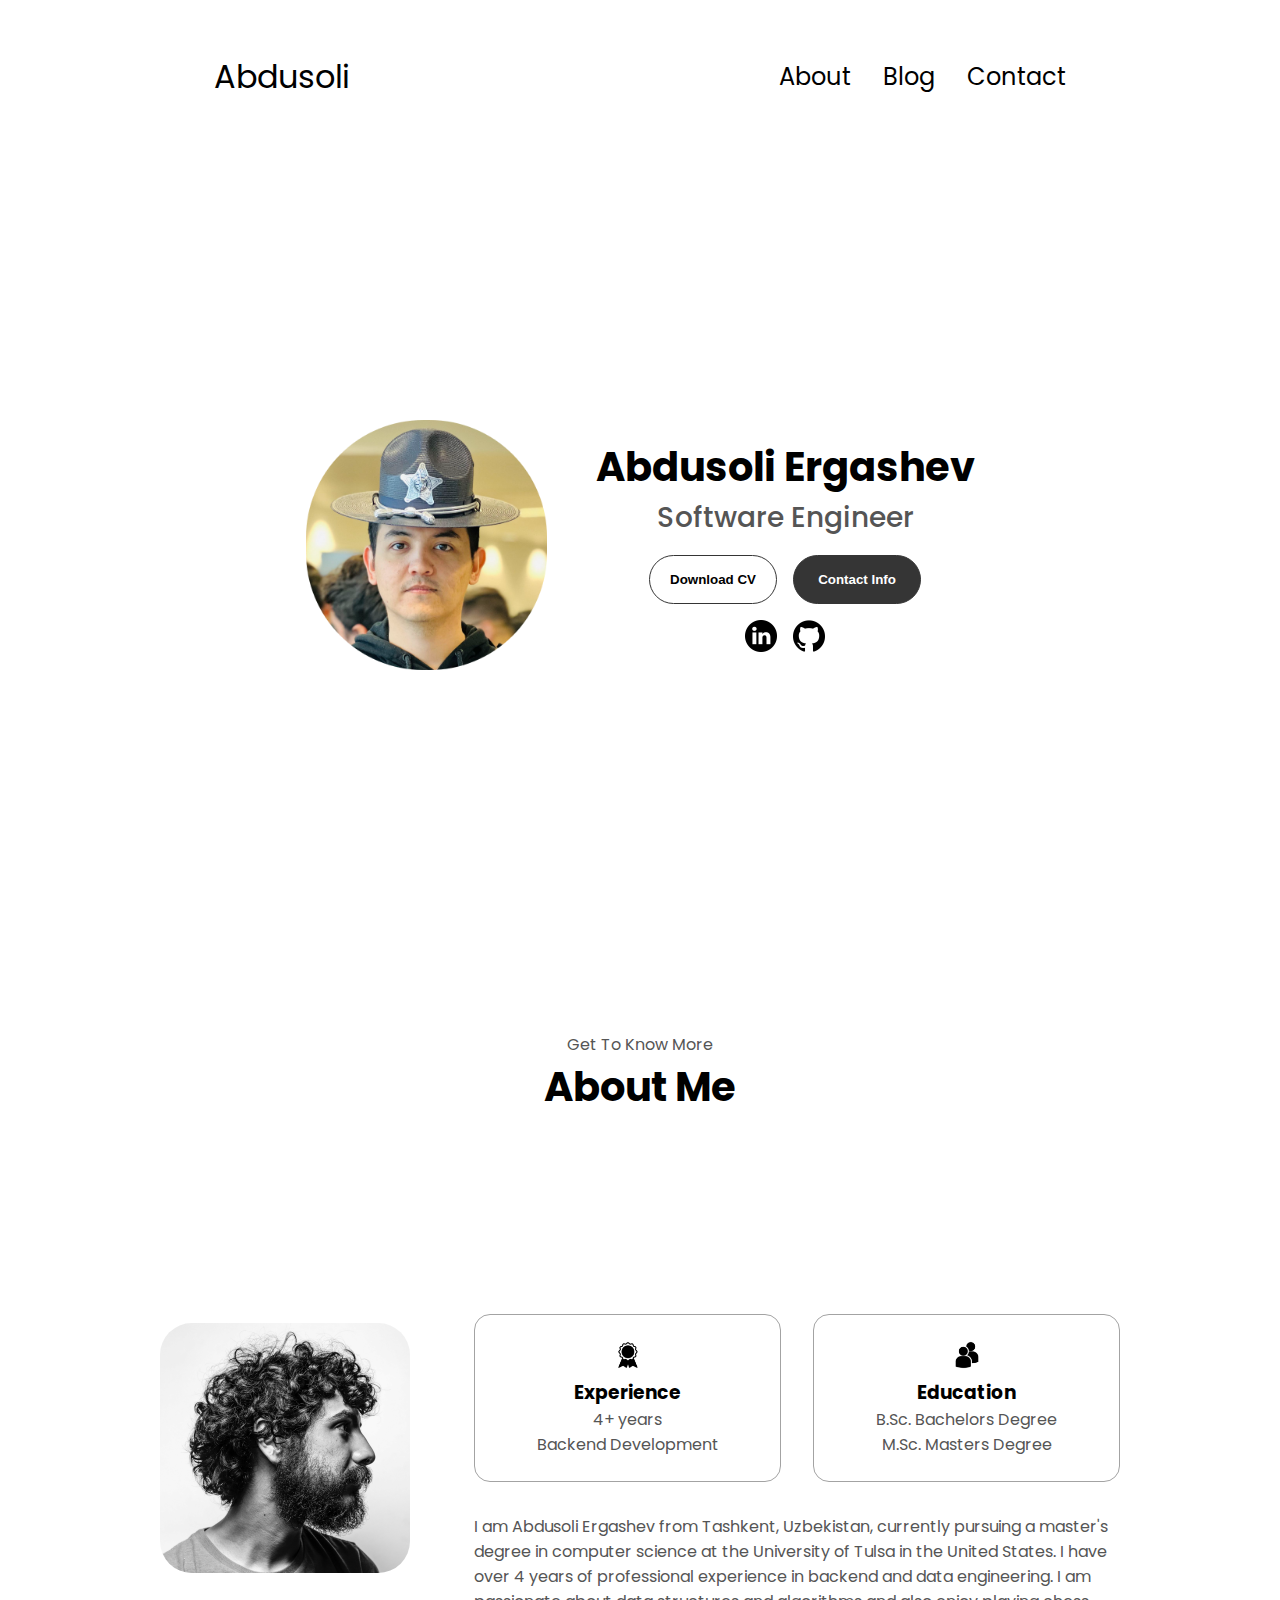
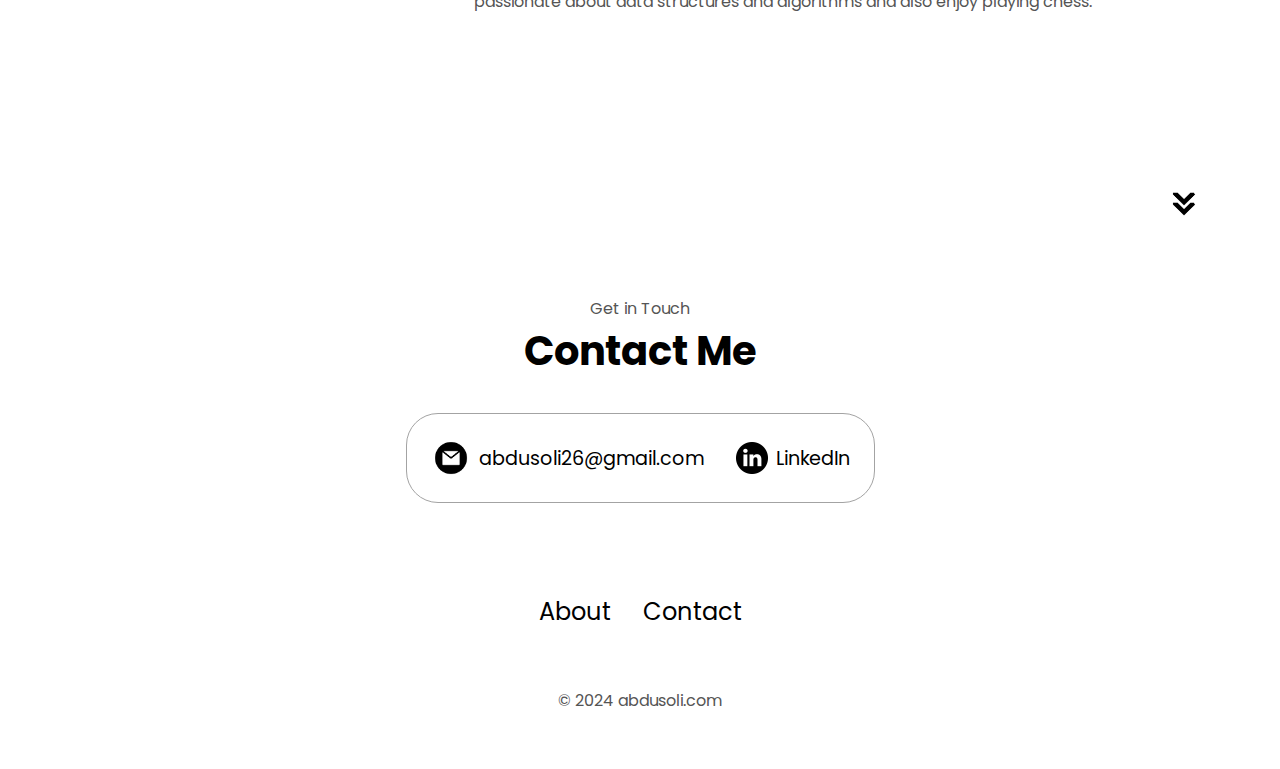
==== index.html @ d7561410 "Main page" ====
<!DOCTYPE html>
<html lang="en">
  <head>
    <meta charset="UTF-8" />
    <meta http-equiv="X-UA-Compatible" content="IE=edge" />
    <meta name="viewport" content="width=device-width, initial-scale=1.0" />
    <title>My Portfolio</title>
    <link rel="stylesheet" href="style.css" />
    <link rel="stylesheet" href="mediaqueries.css" />
  </head>
  <body>
    <nav id="desktop-nav">
      <div class="logo">Abdusoli</div>
      <div>
        <ul class="nav-links">
          <li><a href="#about">About</a></li>
          <li><a href="#experience">Blog</a></li>
          <!-- <li><a href="#projects">Projects</a></li> -->
          <li><a href="#contact">Contact</a></li>
        </ul>
      </div>
    </nav>
    <nav id="hamburger-nav">
      <div class="logo">Abdusoli</div>
      <div class="hamburger-menu">
        <div class="hamburger-icon" onclick="toggleMenu()">
          <span></span>
          <span></span>
          <span></span>
        </div>
        <div class="menu-links">
          <li><a href="#about" onclick="toggleMenu()">About</a></li>
          <!-- <li><a href="#experience" onclick="toggleMenu()">Experience</a></li> -->
          <!-- <li><a href="#projects" onclick="toggleMenu()">Projects</a></li> -->
          <li><a href="#contact" onclick="toggleMenu()">Contact</a></li>
        </div>
      </div>
    </nav>
    <section id="profile">
      <div class="section__pic-container">
        <img src="./assets/profile-pic.png" alt="John Doe profile picture" />
      </div>
      <div class="section__text">
        <!-- <p class="section__text__p1">Hello, I'm</p> -->
        <h1 class="title">Abdusoli Ergashev</h1>
        <p class="section__text__p2">Software Engineer</p>
        <div class="btn-container">
          <button
            class="btn btn-color-2"
            onclick="window.open('./assets/ergashev_resume.pdf')"
          >
            Download CV
          </button>
          <button class="btn btn-color-1" onclick="location.href='./#contact'">
            Contact Info
          </button>
        </div>
        <div id="socials-container">
          <img
            src="./assets/linkedin.png"
            alt="My LinkedIn profile"
            class="icon"
            onclick="location.href='https://www.linkedin.com/in/abdusoliergashev/'"
          />
          <img
            src="./assets/github.png"
            alt="My Github profile"
            class="icon"
            onclick="location.href='https://github.com/'"
          />
        </div>
      </div>
    </section>
    <section id="about">
      <p class="section__text__p1">Get To Know More</p>
      <h1 class="title">About Me</h1>
      <div class="section-container">
        <div class="section__pic-container">
          <img
            src="./assets/about-pic.png"
            alt="Profile picture"
            class="about-pic"
          />
        </div>
        <div class="about-details-container">
          <div class="about-containers">
            <div class="details-container">
              <img
                src="./assets/experience.png"
                alt="Experience icon"
                class="icon"
              />
              <h3>Experience</h3>
              <p>4+ years <br />Backend Development</p>
            </div>
            <div class="details-container">
              <img
                src="./assets/education.png"
                alt="Education icon"
                class="icon"
              />
              <h3>Education</h3>
              <p>B.Sc. Bachelors Degree<br />M.Sc. Masters Degree</p>
            </div>
          </div>
          <div class="text-container">
            <p>
              I am Abdusoli Ergashev from Tashkent, Uzbekistan, currently pursuing a master's degree in computer science at the University of Tulsa in the United States. I have over 4 years of professional experience in backend and data engineering. I am passionate about data structures and algorithms and also enjoy playing chess.
            </p>
          </div>
        </div>
      </div>
      <img
        src="./assets/arrow.png"
        alt="Arrow icon"
        class="icon arrow"
        onclick="location.href='./#experience'"
      />
    </section>
    <!-- <section id="experience">
      <p class="section__text__p1">Explore My</p>
      <h1 class="title">Experience</h1>
      <div class="experience-details-container">
        <div class="about-containers">
          <div class="details-container">
            <h2 class="experience-sub-title">Frontend Development</h2>
            <div class="article-container">
              <article>
                <img
                  src="./assets/checkmark.png"
                  alt="Experience icon"
                  class="icon"
                />
                <div>
                  <h3>HTML</h3>
                  <p>Experienced</p>
                </div>
              </article>
              <article>
                <img
                  src="./assets/checkmark.png"
                  alt="Experience icon"
                  class="icon"
                />
                <div>
                  <h3>CSS</h3>
                  <p>Experienced</p>
                </div>
              </article>
              <article>
                <img
                  src="./assets/checkmark.png"
                  alt="Experience icon"
                  class="icon"
                />
                <div>
                  <h3>SASS</h3>
                  <p>Intermediate</p>
                </div>
              </article>
              <article>
                <img
                  src="./assets/checkmark.png"
                  alt="Experience icon"
                  class="icon"
                />
                <div>
                  <h3>JavaScript</h3>
                  <p>Basic</p>
                </div>
              </article>
              <article>
                <img
                  src="./assets/checkmark.png"
                  alt="Experience icon"
                  class="icon"
                />
                <div>
                  <h3>TypeScript</h3>
                  <p>Basic</p>
                </div>
              </article>
              <article>
                <img
                  src="./assets/checkmark.png"
                  alt="Experience icon"
                  class="icon"
                />
                <div>
                  <h3>Material UI</h3>
                  <p>Intermediate</p>
                </div>
              </article>
            </div>
          </div>
          <div class="details-container">
            <h2 class="experience-sub-title">Frontend Development</h2>
            <div class="article-container">
              <article>
                <img
                  src="./assets/checkmark.png"
                  alt="Experience icon"
                  class="icon"
                />
                <div>
                  <h3>PostgreSQL</h3>
                  <p>Basic</p>
                </div>
              </article>
              <article>
                <img
                  src="./assets/checkmark.png"
                  alt="Experience icon"
                  class="icon"
                />
                <div>
                  <h3>Node JS</h3>
                  <p>Intermediate</p>
                </div>
              </article>
              <article>
                <img
                  src="./assets/checkmark.png"
                  alt="Experience icon"
                  class="icon"
                />
                <div>
                  <h3>Express JS</h3>
                  <p>Intermediate</p>
                </div>
              </article>
              <article>
                <img
                  src="./assets/checkmark.png"
                  alt="Experience icon"
                  class="icon"
                />
                <div>
                  <h3>Git</h3>
                  <p>Intermediate</p>
                </div>
              </article>
            </div>
          </div>
        </div>
      </div>
      <img
        src="./assets/arrow.png"
        alt="Arrow icon"
        class="icon arrow"
        onclick="location.href='./#projects'"
      />
    </section> -->
    <!-- <section id="projects">
      <p class="section__text__p1">Browse My Recent</p>
      <h1 class="title">Projects</h1>
      <div class="experience-details-container">
        <div class="about-containers">
          <div class="details-container color-container">
            <div class="article-container">
              <img
                src="./assets/project-1.png"
                alt="Project 1"
                class="project-img"
              />
            </div>
            <h2 class="experience-sub-title project-title">Project One</h2>
            <div class="btn-container">
              <button
                class="btn btn-color-2 project-btn"
                onclick="location.href='https://github.com/'"
              >
                Github
              </button>
              <button
                class="btn btn-color-2 project-btn"
                onclick="location.href='https://github.com/'"
              >
                Live Demo
              </button>
            </div>
          </div>
          <div class="details-container color-container">
            <div class="article-container">
              <img
                src="./assets/project-2.png"
                alt="Project 2"
                class="project-img"
              />
            </div>
            <h2 class="experience-sub-title project-title">Project Two</h2>
            <div class="btn-container">
              <button
                class="btn btn-color-2 project-btn"
                onclick="location.href='https://github.com/'"
              >
                Github
              </button>
              <button
                class="btn btn-color-2 project-btn"
                onclick="location.href='https://github.com/'"
              >
                Live Demo
              </button>
            </div>
          </div>
          <div class="details-container color-container">
            <div class="article-container">
              <img
                src="./assets/project-3.png"
                alt="Project 3"
                class="project-img"
              />
            </div>
            <h2 class="experience-sub-title project-title">Project Three</h2>
            <div class="btn-container">
              <button
                class="btn btn-color-2 project-btn"
                onclick="location.href='https://github.com/'"
              >
                Github
              </button>
              <button
                class="btn btn-color-2 project-btn"
                onclick="location.href='https://github.com/'"
              >
                Live Demo
              </button>
            </div>
          </div>
        </div>
      </div>
      <img
        src="./assets/arrow.png"
        alt="Arrow icon"
        class="icon arrow"
        onclick="location.href='./#contact'"
      />
    </section> -->
    <section id="contact">
      <p class="section__text__p1">Get in Touch</p>
      <h1 class="title">Contact Me</h1>
      <div class="contact-info-upper-container">
        <div class="contact-info-container">
          <img
            src="./assets/email.png"
            alt="Email icon"
            class="icon contact-icon email-icon"
          />
          <p><a href="mailto:examplemail@gmail.com">abdusoli26@gmail.com</a></p>
        </div>
        <div class="contact-info-container">
          <img
            src="./assets/linkedin.png"
            alt="LinkedIn icon"
            class="icon contact-icon"
          />
          <p><a href="https://www.linkedin.com/in/abdusoliergashev/">LinkedIn</a></p>
        </div>
      </div>
    </section>
    <footer>
      <nav>
        <div class="nav-links-container">
          <ul class="nav-links">
            <li><a href="#about">About</a></li>
            <!-- <li><a href="#experience">Experience</a></li>
            <li><a href="#projects">Projects</a></li> -->
            <li><a href="#contact">Contact</a></li>
          </ul>
        </div>
      </nav>
      <p>© 2024 abdusoli.com</p>
    </footer>
    <script src="script.js"></script>
  </body>
</html>
---- style.css ----
/* GENERAL */

@import url("https://fonts.googleapis.com/css2?family=Poppins:wght@300;400;500;600&display=swap");

* {
  margin: 0;
  padding: 0;
}

body {
  font-family: "Poppins", sans-serif;
  /* font-family: "Helvetica Neue", sans-serif; */
}

html {
  scroll-behavior: smooth;
}

p {
  color: rgb(85, 85, 85);
}

/* TRANSITION */

a,
.btn {
  transition: all 300ms ease;
}

/* DESKTOP NAV */

nav,
.nav-links {
  display: flex;
}

nav {
  justify-content: space-around;
  align-items: center;
  height: 17vh;
}

.nav-links {
  gap: 2rem;
  list-style: none;
  font-size: 1.5rem;
}

a {
  color: black;
  text-decoration: none;
  text-decoration-color: white;
}

a:hover {
  color: grey;
  text-decoration: underline;
  text-underline-offset: 1rem;
  text-decoration-color: rgb(181, 181, 181);
}

.logo {
  /* color: #162232; */
  font-size: 2rem;
}

.logo:hover {
  cursor: default;
}

/* HAMBURGER MENU */

#hamburger-nav {
  display: none;
}

.hamburger-menu {
  position: relative;
  display: inline-block;
}

.hamburger-icon {
  display: flex;
  flex-direction: column;
  justify-content: space-between;
  height: 24px;
  width: 30px;
  cursor: pointer;
}

.hamburger-icon span {
  width: 100%;
  height: 2px;
  background-color: black;
  transition: all 0.3 ease-in-out;
}

.menu-links {
  position: absolute;
  top: 100%;
  right: 0;
  background-color: white;
  width: fit-content;
  max-height: 0;
  overflow: hidden;
  transition: all 0.3 ease-in-out;
}

.menu-links a {
  display: block;
  padding: 10px;
  text-align: center;
  font-size: 1.5rem;
  color: black;
  text-decoration: none;
  transition: all 0.3 ease-in-out;
}

.menu-links li {
  list-style: none;
}

.menu-links.open {
  max-height: 300px;
}

.hamburger-icon.open span:first-child {
  transform: rotate(45deg) translate(10px, 5px);
}

.hamburger-icon.open span:nth-child(2) {
  opacity: 0;
}

.hamburger-icon.open span:last-child {
  transform: rotate(-45deg) translate(10px, -5px);
}

.hamburger-icon span:first-child {
  transform: none;
}

.hamburger-icon span:first-child {
  opacity: 1;
}

.hamburger-icon span:first-child {
  transform: none;
}

/* SECTIONS */

section {
  padding-top: 4vh;
  height: 96vh;
  margin: 0 10rem;
  box-sizing: border-box;
  min-height: fit-content;
}

.section-container {
  display: flex;
}

/* PROFILE SECTION */

#profile {
  display: flex;
  justify-content: center;
  gap: 2.5rem;
  height: 80vh;
}

.section__pic-container {
  display: flex;
  height: 400px;
  width: 400px;
  margin: auto 0;
}

.section__text {
  align-self: center;
  text-align: center;
}

.section__text p {
  font-weight: 500;
}

.section__text__p1 {
  text-align: center;
}

.section__text__p2 {
  font-size: 1.75rem;
  margin-bottom: 1rem;
}

.title {
  font-size: 2.5rem;
  text-align: center;
}

#socials-container {
  display: flex;
  justify-content: center;
  margin-top: 1rem;
  gap: 1rem;
}

/* ICONS */

.icon {
  cursor: pointer;
  height: 2rem;
}

/* BUTTONS */

.btn-container {
  display: flex;
  justify-content: center;
  gap: 1rem;
}

.btn {
  font-weight: 600;
  transition: all 300ms ease;
  padding: 1rem;
  width: 8rem;
  border-radius: 2rem;
}

.btn-color-1,
.btn-color-2 {
  border: rgb(53, 53, 53) 0.1rem solid;
}

.btn-color-1:hover,
.btn-color-2:hover {
  cursor: pointer;
}

.btn-color-1,
.btn-color-2:hover {
  background: rgb(53, 53, 53);
  color: white;
}

.btn-color-1:hover {
  background: rgb(0, 0, 0);
}

.btn-color-2 {
  background: none;
}

.btn-color-2:hover {
  border: rgb(255, 255, 255) 0.1rem solid;
}

.btn-container {
  gap: 1rem;
}

/* ABOUT SECTION */

#about {
  position: relative;
}

.about-containers {
  gap: 2rem;
  margin-bottom: 2rem;
  margin-top: 2rem;
}

.about-details-container {
  justify-content: center;
  flex-direction: column;
}

.about-containers,
.about-details-container {
  display: flex;
}

.about-pic {
  border-radius: 2rem;
}

.arrow {
  position: absolute;
  right: -5rem;
  bottom: 2.5rem;
}

.details-container {
  padding: 1.5rem;
  flex: 1;
  background: white;
  border-radius: 1rem;
  border: rgb(53, 53, 53) 0.1rem solid;
  border-color: rgb(163, 163, 163);
  text-align: center;
}

.section-container {
  gap: 4rem;
  height: 80%;
}

.section__pic-container {
  height: 250px;
  width: 250px;
  margin: auto 0;
}

/* EXPERIENCE SECTION */

#experience {
  position: relative;
}

.experience-sub-title {
  color: rgb(85, 85, 85);
  font-weight: 600;
  font-size: 1.75rem;
  margin-bottom: 2rem;
}

.experience-details-container {
  display: flex;
  justify-content: center;
  flex-direction: column;
}

.article-container {
  display: flex;
  text-align: initial;
  flex-wrap: wrap;
  flex-direction: row;
  gap: 2.5rem;
  justify-content: space-around;
}

article {
  display: flex;
  width: 10rem;
  justify-content: space-around;
  gap: 0.5rem;
}

article .icon {
  cursor: default;
}

/* PROJECTS SECTION */

#projects {
  position: relative;
}

.color-container {
  border-color: rgb(163, 163, 163);
  background: rgb(250, 250, 250);
}

.project-img {
  border-radius: 2rem;
  width: 90%;
  height: 90%;
}

.project-title {
  margin: 1rem;
  color: black;
}

.project-btn {
  color: black;
  border-color: rgb(163, 163, 163);
}

/* CONTACT */

#contact {
  display: flex;
  justify-content: center;
  flex-direction: column;
  height: 70vh;
}

.contact-info-upper-container {
  display: flex;
  justify-content: center;
  border-radius: 2rem;
  border: rgb(53, 53, 53) 0.1rem solid;
  border-color: rgb(163, 163, 163);
  background: (250, 250, 250);
  margin: 2rem auto;
  padding: 0.5rem;
}

.contact-info-container {
  display: flex;
  align-items: center;
  justify-content: center;
  gap: 0.5rem;
  margin: 1rem;
}

.contact-info-container p {
  font-size: larger;
}

.contact-icon {
  cursor: default;
}

.email-icon {
  height: 2.5rem;
}

/* FOOTER SECTION */

footer {
  height: 26vh;
  margin: 0 1rem;
}

footer p {
  text-align: center;
}
---- mediaqueries.css ----
@media screen and (max-width: 1400px) {
  #profile {
    height: 83vh;
    margin-bottom: 6rem;
  }
  .about-containers {
    flex-wrap: wrap;
  }
  #contact,
  #projects {
    height: fit-content;
  }
}

@media screen and (max-width: 1200px) {
  #desktop-nav {
    display: none;
  }
  #hamburger-nav {
    display: flex;
  }
  #experience,
  .experience-details-container {
    margin-top: 2rem;
  }
  #profile,
  .section-container {
    display: block;
  }
  .arrow {
    display: none;
  }
  section,
  .section-container {
    height: fit-content;
  }
  section {
    margin: 0 5%;
  }
  .section__pic-container {
    width: 275px;
    height: 275px;
    margin: 0 auto 2rem;
  }
  .about-containers {
    margin-top: 0;
  }
}

@media screen and (max-width: 600px) {
  #contact,
  footer {
    height: 40vh;
  }
  #profile {
    height: 83vh;
    margin-bottom: 0;
  }
  article {
    font-size: 1rem;
  }
  footer nav {
    height: fit-content;
    margin-bottom: 2rem;
  }
  .about-containers,
  .contact-info-upper-container,
  .btn-container {
    flex-wrap: wrap;
  }
  .contact-info-container {
    margin: 0;
  }
  .contact-info-container p,
  .nav-links li a {
    font-size: 1rem;
  }
  .experience-sub-title {
    font-size: 1.25rem;
  }
  .logo {
    font-size: 1.5rem;
  }
  .nav-links {
    flex-direction: column;
    gap: 0.5rem;
    text-align: center;
  }
  .section__pic-container {
    width: auto;
    height: 46vw;
    justify-content: center;
  }
  .section__text__p2 {
    font-size: 1.25rem;
  }
  .title {
    font-size: 2rem;
  }
  .text-container {
    text-align: justify;
  }
}
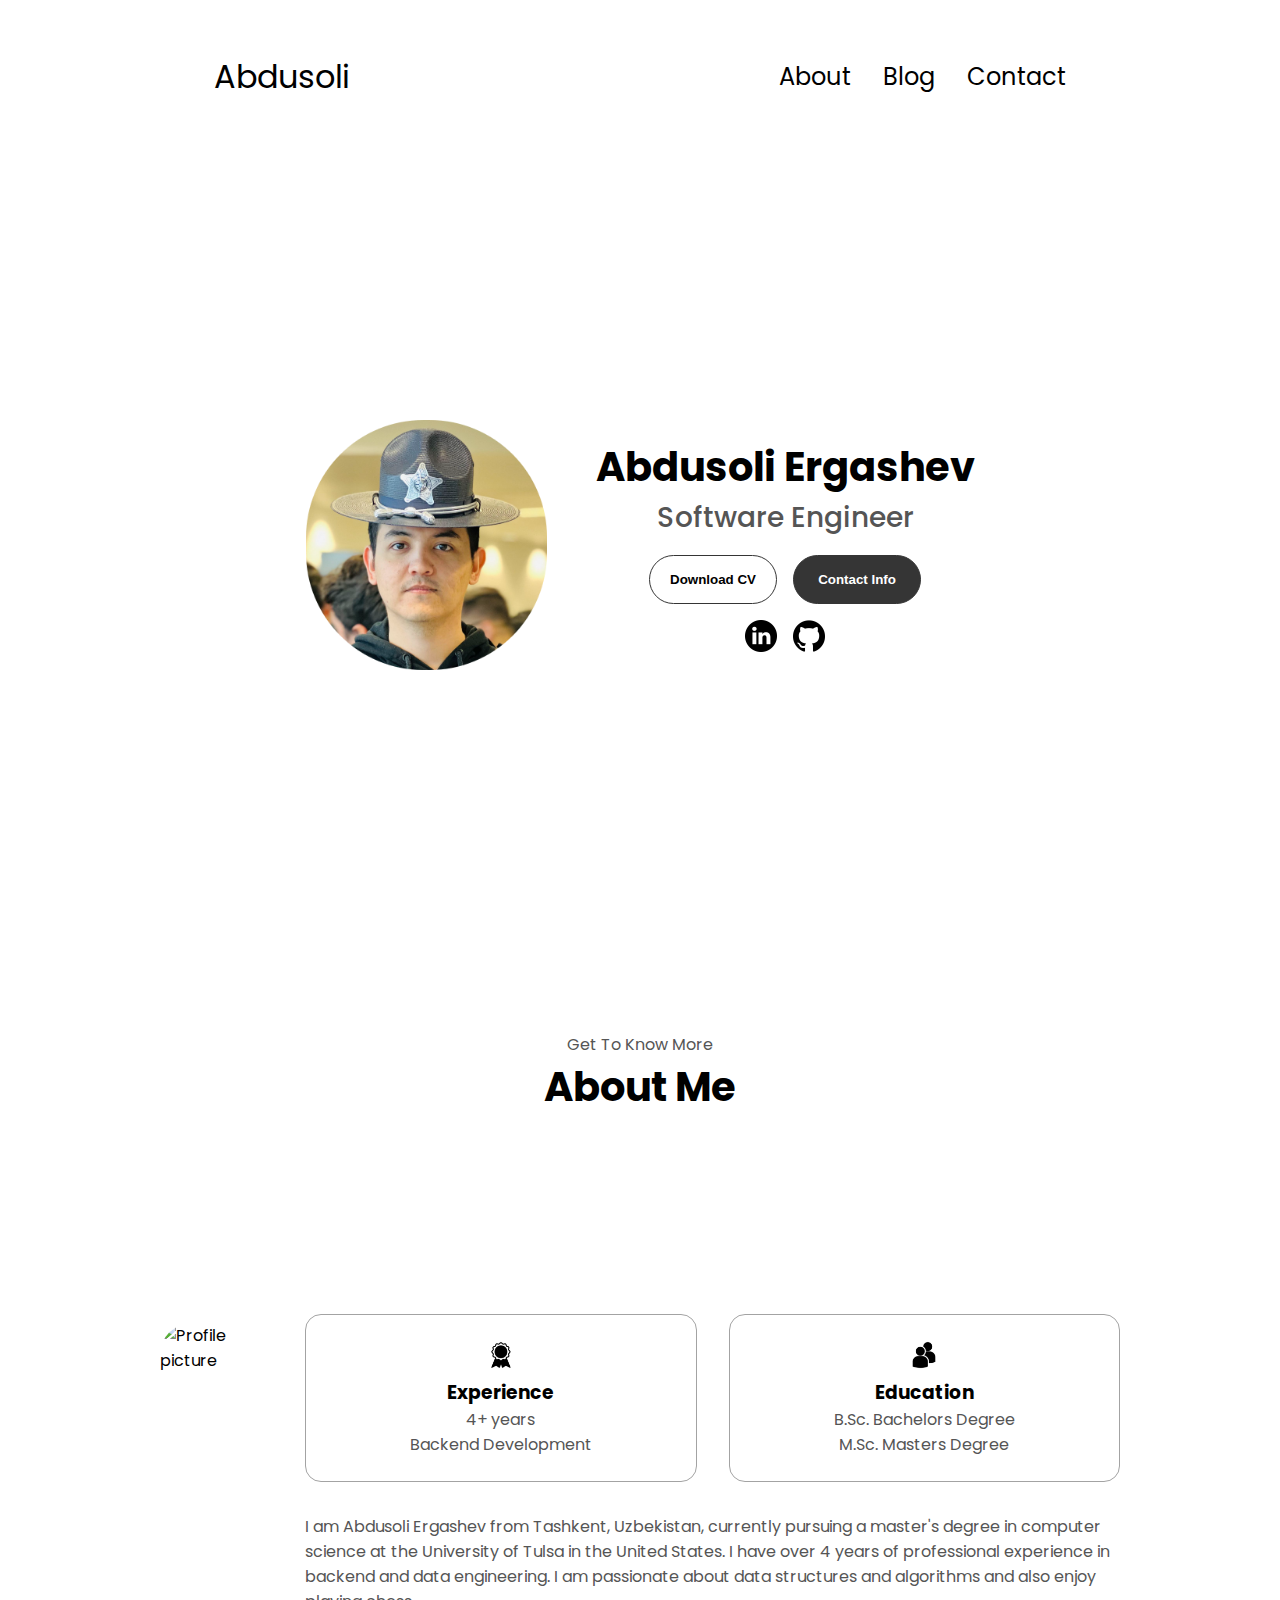
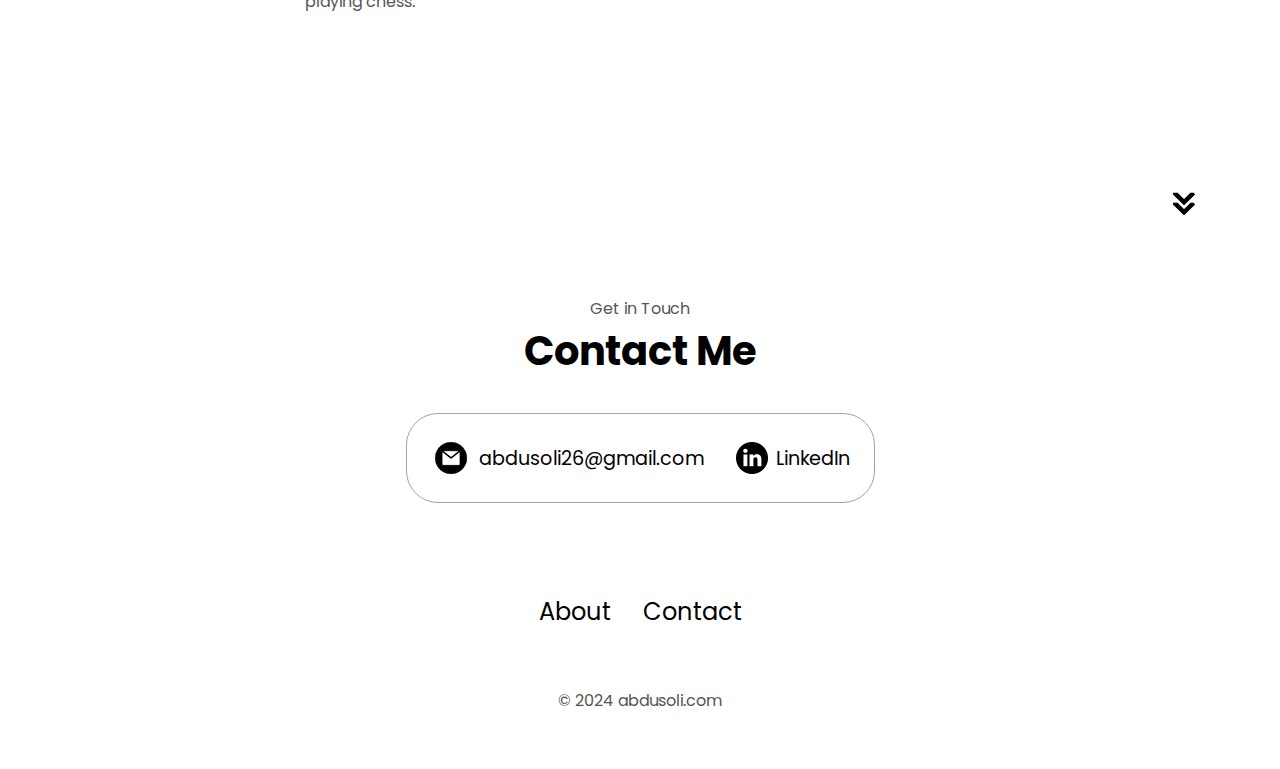
==== commit 0b3c8b49: "Added Blog section and two articles" ====
--- a/index.html
+++ b/index.html
@@ -4,7 +4,7 @@
     <meta charset="UTF-8" />
     <meta http-equiv="X-UA-Compatible" content="IE=edge" />
     <meta name="viewport" content="width=device-width, initial-scale=1.0" />
-    <title>My Portfolio</title>
+    <title>Abdusoli Ergashev</title>
     <link rel="stylesheet" href="style.css" />
     <link rel="stylesheet" href="mediaqueries.css" />
   </head>
@@ -14,7 +14,7 @@
       <div>
         <ul class="nav-links">
           <li><a href="#about">About</a></li>
-          <li><a href="#experience">Blog</a></li>
+          <li><a href="blog.html">Blog</a></li>
           <!-- <li><a href="#projects">Projects</a></li> -->
           <li><a href="#contact">Contact</a></li>
         </ul>
@@ -30,6 +30,7 @@
         </div>
         <div class="menu-links">
           <li><a href="#about" onclick="toggleMenu()">About</a></li>
+          <li><a href="blog.html">Blog</a></li>
           <!-- <li><a href="#experience" onclick="toggleMenu()">Experience</a></li> -->
           <!-- <li><a href="#projects" onclick="toggleMenu()">Projects</a></li> -->
           <li><a href="#contact" onclick="toggleMenu()">Contact</a></li>
@@ -47,7 +48,7 @@
         <div class="btn-container">
           <button
             class="btn btn-color-2"
-            onclick="window.open('./assets/ergashev_resume.pdf')"
+            onclick="window.open('./assets/resume.pdf')"
           >
             Download CV
           </button>
@@ -66,7 +67,7 @@
             src="./assets/github.png"
             alt="My Github profile"
             class="icon"
-            onclick="location.href='https://github.com/'"
+            onclick="location.href='https://github.com/abdusoli'"
           />
         </div>
       </div>
@@ -77,7 +78,7 @@
       <div class="section-container">
         <div class="section__pic-container">
           <img
-            src="./assets/about-pic.png"
+            src="./assets/about-pr-pic.png"
             alt="Profile picture"
             class="about-pic"
           />
